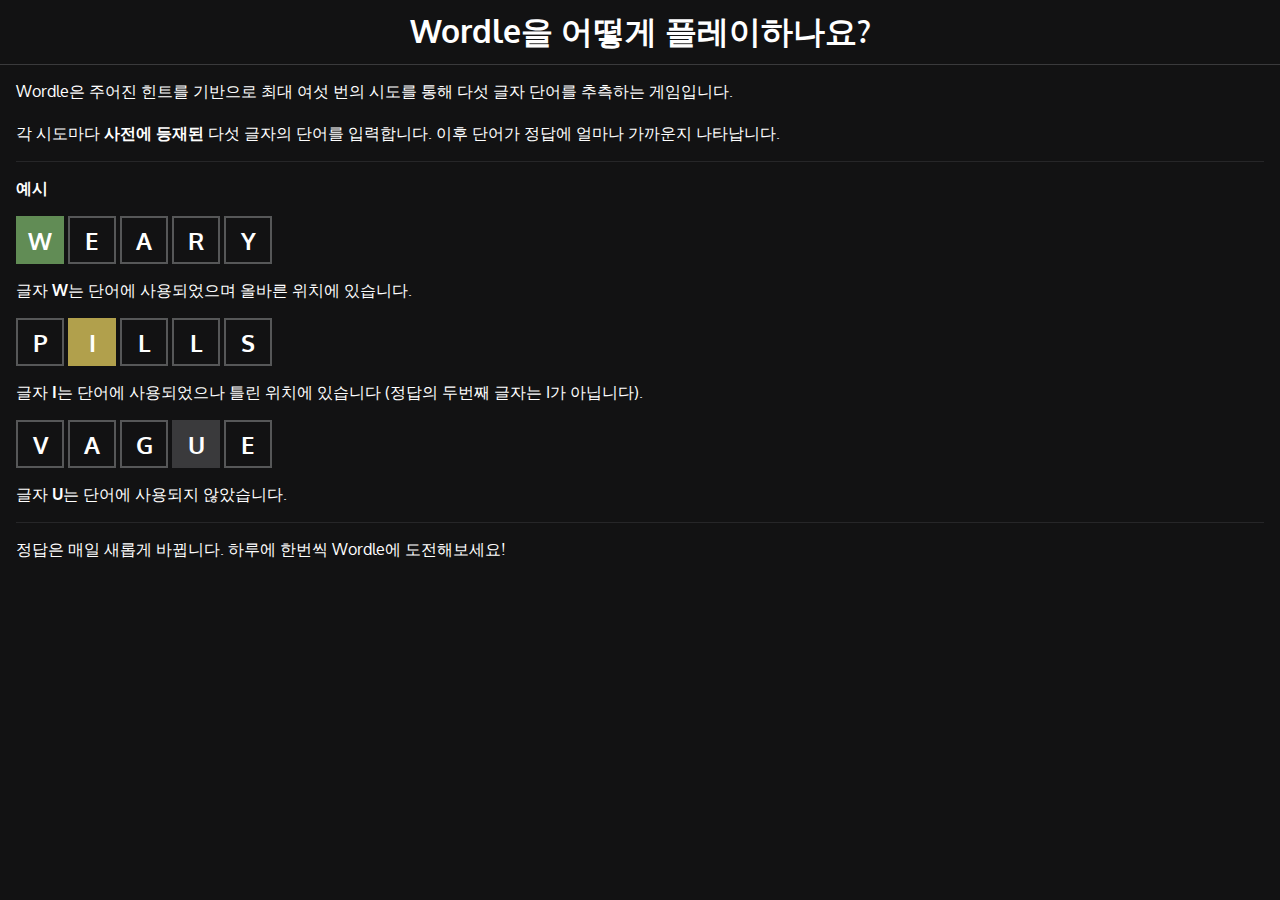
==== how-to.html @ 87faf656 "Add files via upload" ====
<!DOCTYPE html>
<html>
    <head>
        <meta charset="utf-8">
        <title>Wordle을 어떻게 플레이하나요?</title>
        <link rel="stylesheet" href="style.css">
    </head>
    <body>
        <div id="root-container" class="fullscreen">
            <header>
                <div id="title" class="center-container grow-container">
                    Wordle을 어떻게 플레이하나요?
                </div>
            </header>

            <!-- Explanation -->
            <div class="inline-margined">
                Wordle은 주어진 힌트를 기반으로 최대 여섯 번의 시도를 통해 다섯 글자 단어를 추측하는 게임입니다.<br><br>
    
                각 시도마다 <b>사전에 등재된</b> 다섯 글자의 단어를 입력합니다. 이후 단어가 정답에 얼마나 가까운지 나타납니다.

                <div class="separator"></div>

                <p>
                    <b>예시</b>
                </p>

                <div class="wordle-result">
                    <div class="char-container center-container correct-position">W</div>
                    <div class="char-container center-container unvalidated">E</div>
                    <div class="char-container center-container unvalidated">A</div>
                    <div class="char-container center-container unvalidated">R</div>
                    <div class="char-container center-container unvalidated">Y</div>
                </div> 

                <p>
                    글자 <b>W</b>는 단어에 사용되었으며 올바른 위치에 있습니다.
                </p>

                <div class="wordle-result">
                    <div class="char-container center-container unvalidated">P</div>
                    <div class="char-container center-container correct-usage">I</div>
                    <div class="char-container center-container unvalidated">L</div>
                    <div class="char-container center-container unvalidated">L</div>
                    <div class="char-container center-container unvalidated">S</div>
                </div> 

                <p>
                    글자 <b>I</b>는 단어에 사용되었으나 틀린 위치에 있습니다 (정답의 두번째 글자는 I가 아닙니다). 
                </p>

                <div class="wordle-result">
                    <div class="char-container center-container unvalidated">V</div>
                    <div class="char-container center-container unvalidated">A</div>
                    <div class="char-container center-container unvalidated">G</div>
                    <div class="char-container center-container not-used">U</div>
                    <div class="char-container center-container unvalidated">E</div>
                </div> 

                <p>
                    글자 <b>U</b>는 단어에 사용되지 않았습니다.
                </p>

                <div class="separator"></div>

                정답은 매일 새롭게 바뀝니다. 하루에 한번씩 Wordle에 도전해보세요!
            </div>
            
        </div>
    </body>
</html>
---- style.css ----
@import url('https://fonts.googleapis.com/css2?family=Oxygen:wght@400;700&display=swap');

html, body{
    margin: 0;
    height: 100%;
    background-color: rgb(18, 18, 19);
    color: white;
    font-family: 'Oxygen', 'Helvetica', sans-serif;
    font-weight: 400;
}

body > .fullscreen{
    height: 100%;
}

#root-container{
    display: flex;
    flex-direction: column;
    align-items: stretch;
    gap: 1rem;
}

header{
    display: flex;
    min-height: 4rem;
    border-bottom: 1px solid rgb(58, 58, 60);
    padding-inline: 1rem;
}

a{
    text-decoration: none;
    color: white;
}

header > #title{
    font-weight: 700;
    font-size: 2rem;
}

.center-container{
    display: flex;
    flex-direction: row;
    justify-content: center;
    align-items: center;
}

.grow-container{
    flex-grow: 1;
}

#board {
    display: grid;
    grid-template-columns: repeat(5, 1fr);
    grid-template-rows: repeat(6, 1fr);
    height: fit-content;
    row-gap: 0.5rem;
    column-gap: 0.5rem;
}

.char-container{
    width: 4rem;
    height: 4rem;
    font-weight: 700;
    font-size: 2rem;
}

@media screen and (max-height: 41rem) {
    .char-container{
        width: 3rem;
        height: 3rem;
        font-size: 1.5rem;
    }
}

#keyboard{
    display: flex;
    flex-direction: column;
    gap: 0.5rem;
    padding-bottom: 1rem;
}

.keyboard-row{
    display: flex;
    gap: 0.5rem;
}

.key-button{
    border-radius: 4px;
    font-size: smaller;
    font-weight: 700;
    width: 3rem;
    padding-block: 0.5rem;
    cursor: pointer;
}

@media screen and (max-width: 38rem) {
    .key-button{
        width: 2rem;
    }
}

.wide-key-button{
    width: 6rem;
}

.unset{
    box-shadow: 0 0 0 2px rgb(58, 58, 60) inset;
}

.unvalidated{
    box-shadow: 0 0 0 2px rgb(86, 87, 88) inset;
}

.not-used{
    background-color: rgb(58, 58, 60);
}

.correct-usage{
    background-color: rgb(177, 160, 76);
}

.correct-position{
    background-color: rgb(97, 140, 85);
}

.unknown{
    background-color: rgb(129, 131, 132);
}

.inline-margined{
    margin-inline: 1rem;
}

.separator{
    height: 1px;
    background-color: rgb(38, 38, 40);
    margin-block: 1rem;
}

.wordle-result{
    display: flex;
    gap: 4px;
}

.wordle-result > .char-container{
    width: 3rem;
    height: 3rem;
    font-size: 1.5rem;
}
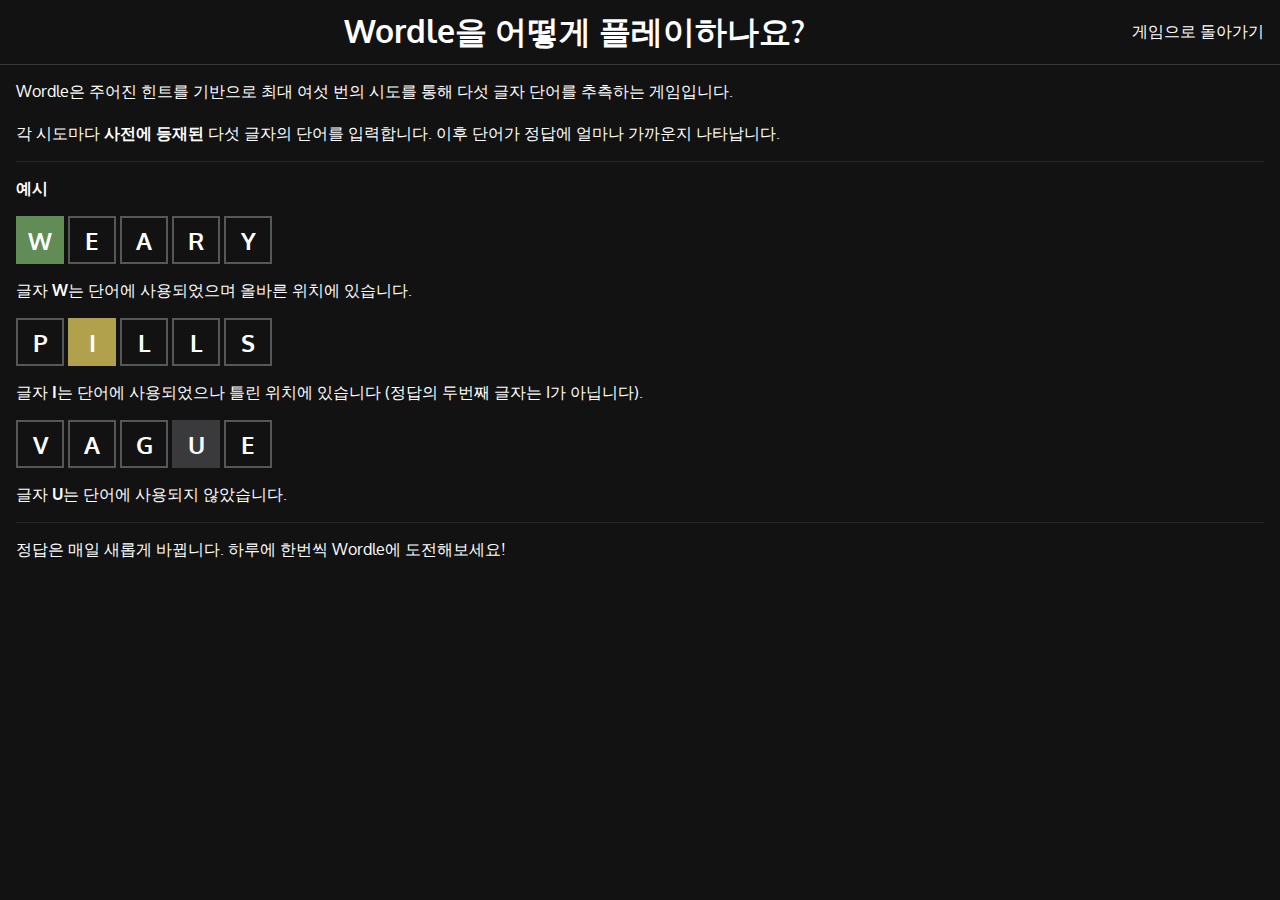
==== commit 5d0293c8: "modify a-tag href and previous button" ====
--- a/how-to.html
+++ b/how-to.html
@@ -10,6 +10,9 @@
             <header>
                 <div id="title" class="center-container grow-container">
                     Wordle을 어떻게 플레이하나요?
+                </div>
+                <div class="center-container">
+                    <a href="index.html">게임으로 돌아가기</a>
                 </div>
             </header>
 
